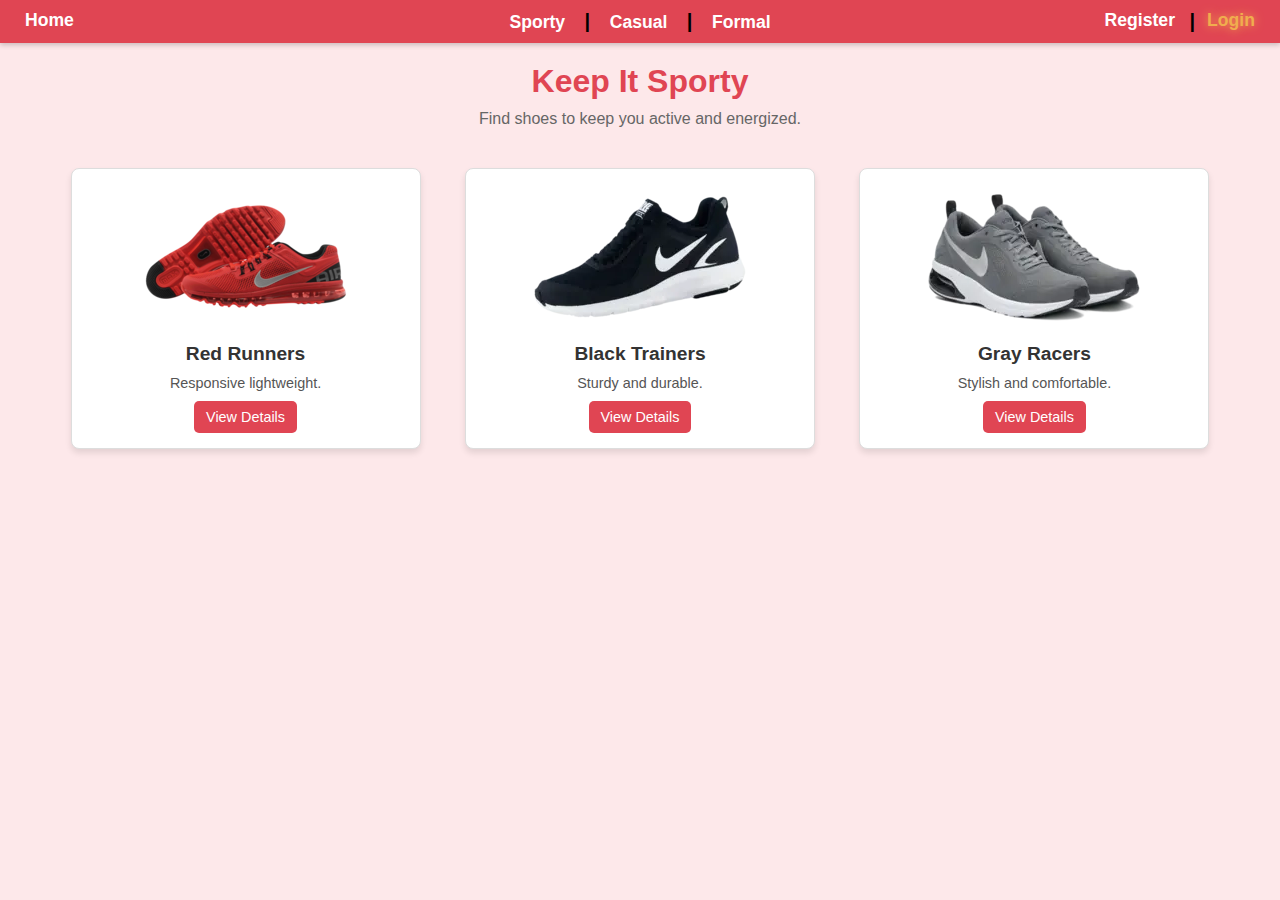
==== other/sporty.html @ 55f3ebec "Add files via upload" ====
<!DOCTYPE html>
<html lang="en">
  <head>
    <meta charset="UTF-8" />
    <meta name="viewport" content="width=device-width, initial-scale=1.0" />
    <title>Sporty Shoes Collection</title>
    <link rel="stylesheet" href="styles.css" />
    <link rel="stylesheet" href="styles-sporty.css" />
  </head>
  <body>
    <nav class="navbar">
      <a href="../index.html" class="nav-link left">Home</a>
      <a href="#" class="nav-link">Sporty</a>
      <span class="seperator">|</span>
      <a href="casual.html" class="nav-link">Casual</a>
      <span class="seperator">|</span>
      <a href="formal.html" class="nav-link">Formal</a>
      <a href="register.html" class="nav-link right1">Register</a>
      <span class="sep1">|</span>
      <a href="login.html" class="nav-link right current">Login</a>
    </nav>

    <div class="header">
      <h1>Keep It Sporty</h1>
      <p>Find shoes to keep you active and energized.</p>
    </div>

    <div class="container">
      <div class="card">
        <img
          src="../images/sporty/red-sporty.png"
          alt="Red Running Shoes"
          class="shoe-image"
        />
        <h2>Red Runners</h2>
        <p>Responsive lightweight.</p>
        <button class="btn">View Details</button>
      </div>
      <div class="card">
        <img
          src="../images/sporty/black-sporty.png"
          alt="Black Sports Shoes"
          class="shoe-image"
        />
        <h2>Black Trainers</h2>
        <p>Sturdy and durable.</p>
        <button class="btn">View Details</button>
      </div>
      <div class="card">
        <img
          src="../images/sporty/gray-sporty.png"
          alt="Gray Sports Shoes"
          class="shoe-image"
        />
        <h2>Gray Racers</h2>
        <p>Stylish and comfortable.</p>
        <button class="btn">View Details</button>
      </div>
    </div>
  </body>
</html>
---- other/styles.css ----
* {
  margin: 0;
  padding: 0;
  box-sizing: border-box;
}
body {
  font-family: "JetBrainsMono Nerd Font", Arial;
  text-align: center;
}
.header {
  margin-bottom: 20px;
}
.header h1 {
  color: #2a3d66;
  font-size: 2em;
  margin-bottom: 10px;
}
.header p {
  font-size: 1em;
  color: #666;
}
.container {
  width: 100%;
  margin: 0 auto;
}
.card {
  display: inline-block;
  width: 350px;
  background-color: white;
  margin: 20px;
  border: 1px solid #ddd;
  border-radius: 8px;
  text-align: center;
  padding: 15px;
  box-shadow: 0 4px 6px rgba(0, 0, 0, 0.1);
}
.card h2 {
  font-size: 1.2em;
  margin: 10px 0;
  color: #333;
}
.card p {
  font-size: 0.9em;
  color: #555;
  margin-bottom: 10px;
}
.btn {
  display: inline-block;
  padding: 8px 12px;
  color: #fff;
  background-color: #2a3d66;
  border: none;
  border-radius: 5px;
  text-decoration: none;
  cursor: pointer;
  font-size: 0.9em;
}
.btn:hover {
  background-color: #1d2c4f;
}
.navbar {
  background-color: #2b3e50;
  padding: 10px 0;
  text-align: center;
  box-shadow: 0 2px 5px rgba(0, 0, 0, 0.2);
  margin-bottom: 20px;
}

.navbar .nav-link {
  color: #ffffff;
  text-decoration: none;
  font-size: 1.1em;
  margin: 0 15px;
  font-weight: bold;
}
.navbar .current {
  color: #f0ad4e;
  text-shadow: 0 0 10px #f0ad4e;
}
.navbar .nav-link:hover {
  color: #f0ad4e;
  text-shadow: 0 0 10px #f0ad4e;
}
.left {
  position: absolute;
  left: 10px;
}
.right {
  position: absolute;
  right: 10px;
}
.right1 {
  position: absolute;
  right: 90px;
}
.sep1 {
  font-weight: bold;
  font-size: 20px;
  position: absolute;
  right: 85px;
}
.seperator {
  font-weight: bold;
  font-size: 20px;
}
---- other/styles-sporty.css ----
body {
  background-color: #fde8ea;
}
.header h1 {
  color: #e04553;
}
.btn {
  background-color: #e04553;
}
.navbar {
  background-color: #e04553;
}
.btn:hover {
  background-color: #b53440;
}
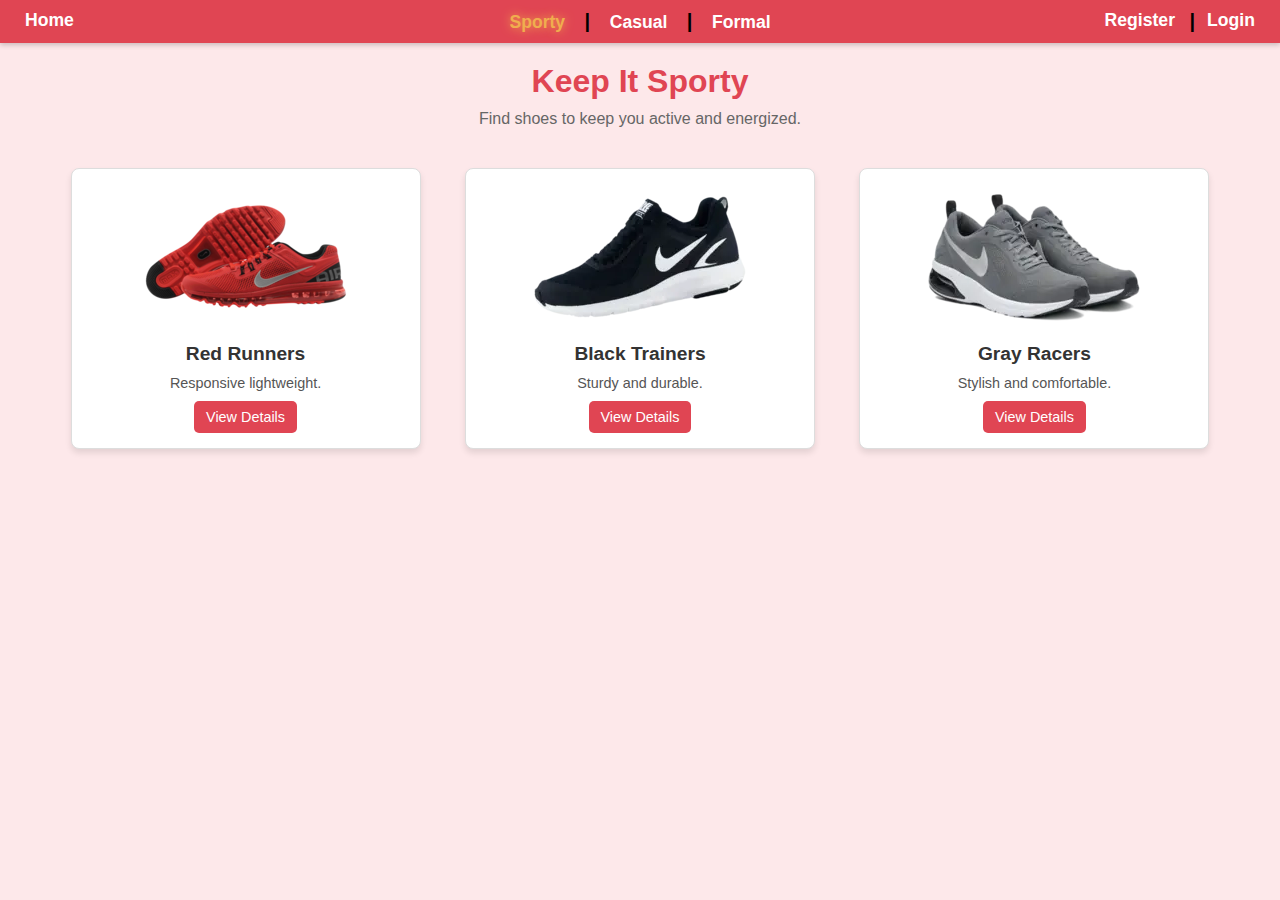
==== commit d4beee21: "Update sporty.html" ====
--- a/other/sporty.html
+++ b/other/sporty.html
@@ -10,14 +10,14 @@
   <body>
     <nav class="navbar">
       <a href="../index.html" class="nav-link left">Home</a>
-      <a href="#" class="nav-link">Sporty</a>
+      <a href="#" class="nav-link current">Sporty</a>
       <span class="seperator">|</span>
       <a href="casual.html" class="nav-link">Casual</a>
       <span class="seperator">|</span>
       <a href="formal.html" class="nav-link">Formal</a>
       <a href="register.html" class="nav-link right1">Register</a>
       <span class="sep1">|</span>
-      <a href="login.html" class="nav-link right current">Login</a>
+      <a href="login.html" class="nav-link right">Login</a>
     </nav>
 
     <div class="header">
